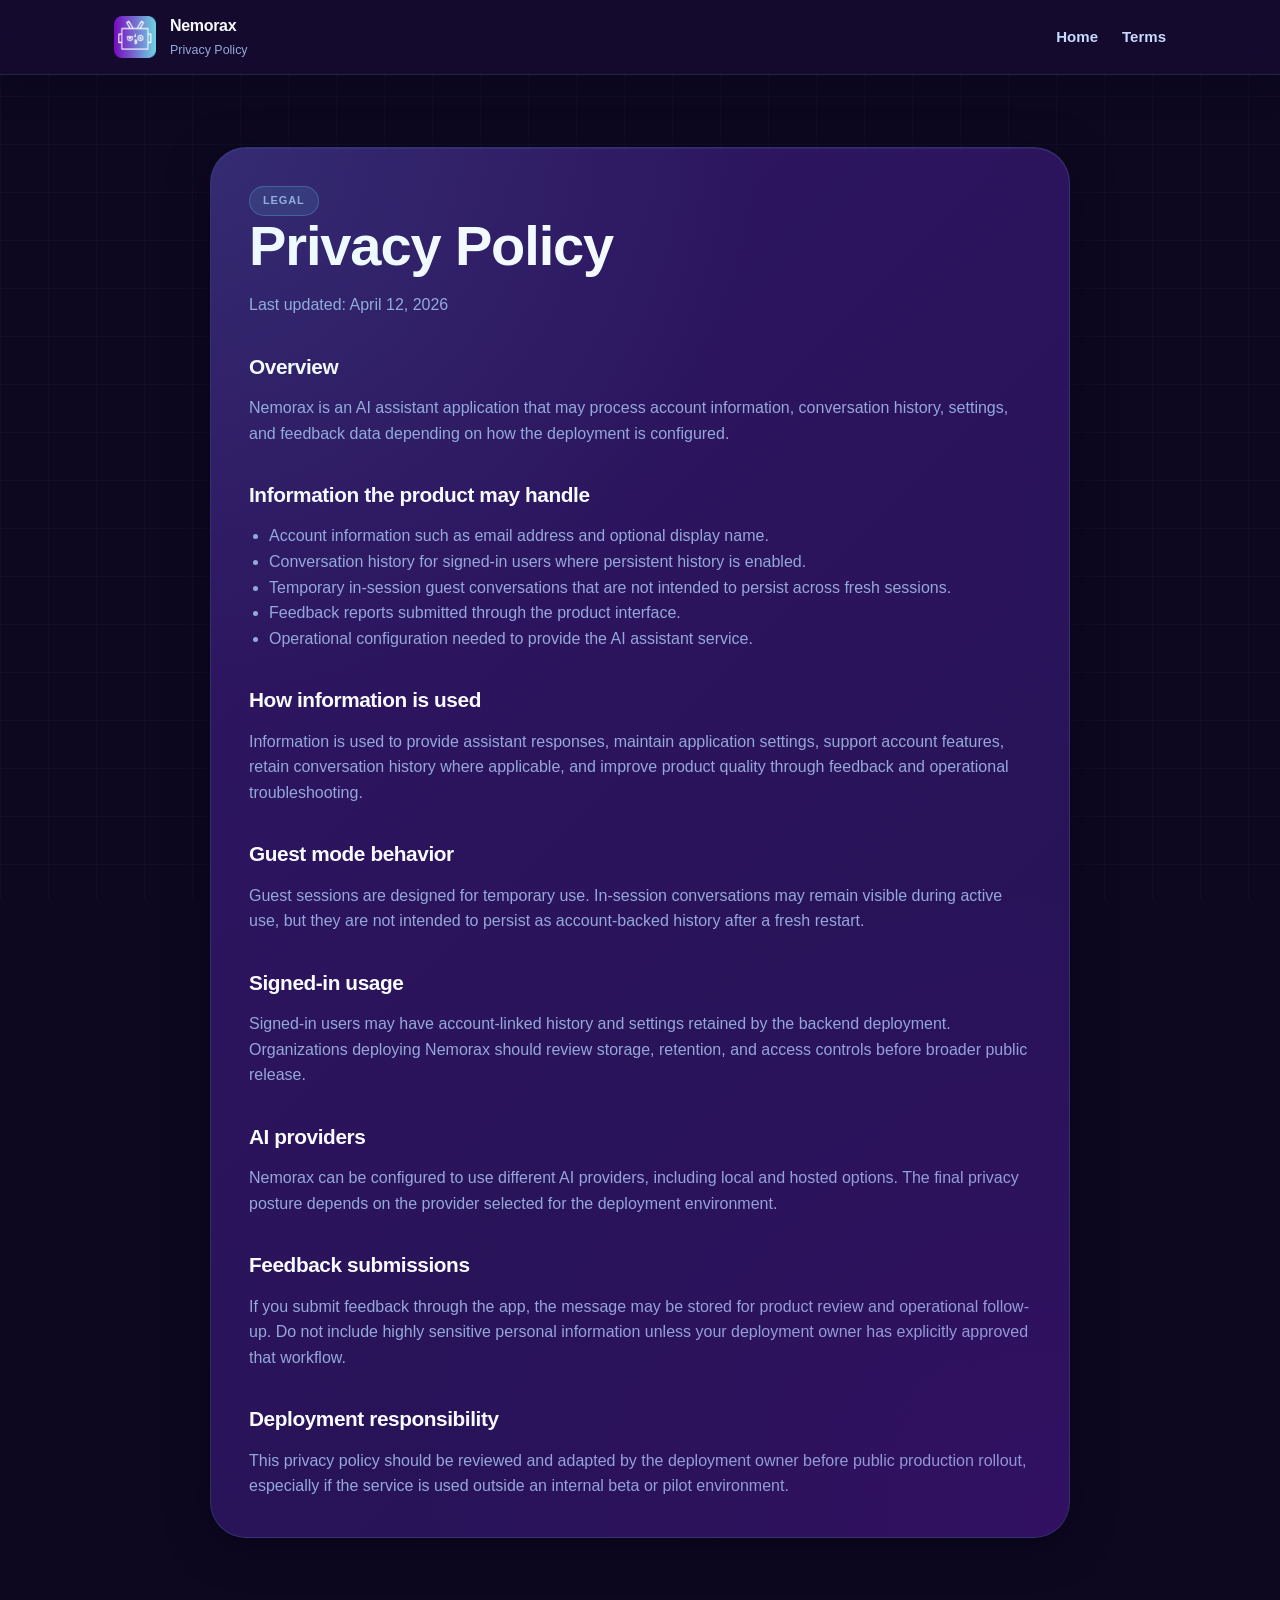
==== website/privacy.html @ 39f8a4e6 "Prepare Nemorax for deployment" ====
<!DOCTYPE html>
<html lang="en">
<head>
  <meta charset="UTF-8">
  <meta name="viewport" content="width=device-width, initial-scale=1.0, viewport-fit=cover">
  <meta name="theme-color" content="#08111f">
  <meta name="description" content="Nemorax privacy policy.">
  <title>Nemorax | Privacy Policy</title>
  <link rel="stylesheet" href="assets/css/main.css">
</head>
<body class="legal">
  <header class="topbar">
    <div class="container topbar__inner">
      <a class="brand" href="index.html">
        <img class="brand__mark" src="assets/Nemorax.png" alt="Nemorax logo">
        <span class="brand__text">
          <strong>Nemorax</strong>
          <small>Privacy Policy</small>
        </span>
      </a>
      <nav class="site-nav" aria-label="Legal navigation">
        <a href="index.html">Home</a>
        <a href="terms.html">Terms</a>
      </nav>
    </div>
  </header>

  <main>
    <div class="container">
      <article class="legal-card">
        <p class="eyebrow">Legal</p>
        <h1>Privacy Policy</h1>
        <p>Last updated: April 12, 2026</p>

        <h2>Overview</h2>
        <p>Nemorax is an AI assistant application that may process account information, conversation history, settings, and feedback data depending on how the deployment is configured.</p>

        <h2>Information the product may handle</h2>
        <ul>
          <li>Account information such as email address and optional display name.</li>
          <li>Conversation history for signed-in users where persistent history is enabled.</li>
          <li>Temporary in-session guest conversations that are not intended to persist across fresh sessions.</li>
          <li>Feedback reports submitted through the product interface.</li>
          <li>Operational configuration needed to provide the AI assistant service.</li>
        </ul>

        <h2>How information is used</h2>
        <p>Information is used to provide assistant responses, maintain application settings, support account features, retain conversation history where applicable, and improve product quality through feedback and operational troubleshooting.</p>

        <h2>Guest mode behavior</h2>
        <p>Guest sessions are designed for temporary use. In-session conversations may remain visible during active use, but they are not intended to persist as account-backed history after a fresh restart.</p>

        <h2>Signed-in usage</h2>
        <p>Signed-in users may have account-linked history and settings retained by the backend deployment. Organizations deploying Nemorax should review storage, retention, and access controls before broader public release.</p>

        <h2>AI providers</h2>
        <p>Nemorax can be configured to use different AI providers, including local and hosted options. The final privacy posture depends on the provider selected for the deployment environment.</p>

        <h2>Feedback submissions</h2>
        <p>If you submit feedback through the app, the message may be stored for product review and operational follow-up. Do not include highly sensitive personal information unless your deployment owner has explicitly approved that workflow.</p>

        <h2>Deployment responsibility</h2>
        <p>This privacy policy should be reviewed and adapted by the deployment owner before public production rollout, especially if the service is used outside an internal beta or pilot environment.</p>
      </article>
    </div>
  </main>
</body>
</html>
---- website/assets/css/main.css ----
:root {
  --cyan: #67E8F9;
  --blue: #4B68C5;
  --purple: #7A0BC0;
  --text-primary: #F8FBFF;
  --text-sec: #C8D9FF;
  --text-muted: #94A8DA;
  --border: rgba(103, 232, 249, 0.14);
  --border-h: rgba(103, 232, 249, 0.32);
  --glass-grad: linear-gradient(135deg, rgba(52, 25, 109, 0.88) 0%, rgba(39, 18, 85, 0.96) 100%);
  --card-shadow: 0 8px 40px rgba(9, 2, 20, 0.55), inset 0 1px 0 rgba(103, 232, 249, 0.07);
  --tr: 0.26s cubic-bezier(0.34, 1.2, 0.64, 1);
  --r-sm: 12px;
  --r-md: 20px;
  --r-lg: 28px;
  --r-xl: 36px;
  --page-bg: #0D0820;
  --max-lg: 1100px;
  --max-md: 960px;
  --max-sm: 800px;
}

*,
*::before,
*::after {
  -webkit-box-sizing: border-box;
  box-sizing: border-box;
}

html {
  scroll-behavior: smooth;
  -webkit-text-size-adjust: 100%;
  text-size-adjust: 100%;
}

body {
  margin: 0;
  min-width: 320px;
  color: var(--text-primary);
  background: var(--page-bg);
  font-family: -apple-system, BlinkMacSystemFont, "SF Pro Display", "SF Pro Text",
    "Segoe UI Variable", "Segoe UI", "Helvetica Neue", Arial, "Noto Sans", sans-serif;
  font-weight: 400;
  line-height: 1.6;
  -webkit-font-smoothing: antialiased;
  -moz-osx-font-smoothing: grayscale;
  overflow-x: hidden;
}

body::before {
  content: "";
  background-image:
    linear-gradient(rgba(103, 232, 249, 0.03) 1px, transparent 1px),
    linear-gradient(90deg, rgba(103, 232, 249, 0.03) 1px, transparent 1px);
  background-size: 48px 48px;
  position: fixed;
  inset: 0;
  pointer-events: none;
  z-index: 0;
}

a {
  color: inherit;
  text-decoration: none;
  -webkit-tap-highlight-color: transparent;
}

img {
  display: block;
  max-width: 100%;
}

button {
  font: inherit;
  -webkit-tap-highlight-color: transparent;
}

.site-shell,
.legal {
  position: relative;
  z-index: 1;
}

.container {
  width: 100%;
  max-width: var(--max-lg);
  margin: 0 auto;
  padding: 0 24px;
}

.section {
  position: relative;
  padding: 100px 0;
}

.eyebrow {
  display: inline-block;
  margin: 0 0 14px;
  padding: 5px 13px;
  border-radius: 99px;
  background: rgba(103, 232, 249, 0.10);
  border: 1px solid rgba(103, 232, 249, 0.24);
  color: var(--cyan);
  font-size: 11px;
  font-weight: 700;
  letter-spacing: 0.08em;
  text-transform: uppercase;
}

.section-head {
  max-width: 760px;
  margin: 0 auto 42px;
  text-align: center;
}

.section-head--left {
  margin-left: 0;
  text-align: left;
}

.section-head h2,
.policy-brief__inner h2,
.legal-card h1,
.hero__copy h1 {
  margin: 0 0 16px;
  font-weight: 800;
  letter-spacing: -0.02em;
  line-height: 1.08;
}

.section-head h2,
.policy-brief__inner h2 {
  font-size: clamp(2.1rem, 4.1vw, 3.45rem);
}

.section-head p,
.policy-brief__inner p,
.hero__lede,
.hero-card__footer p,
.download-card p,
.support-callout p,
.site-footer__brand p,
.feature-card p,
.release-note p,
.support-card p,
.legal-card p,
.legal-card li {
  margin: 0;
  color: var(--text-muted);
  line-height: 1.6;
}

.accent-line {
  height: 1px;
  background: linear-gradient(90deg, transparent, var(--cyan), transparent);
}

.topbar {
  position: -webkit-sticky;
  position: sticky;
  top: 0;
  left: 0;
  right: 0;
  z-index: 100;
  background: rgba(22, 12, 50, 0.96);
  border-bottom: 1px solid rgba(103, 232, 249, 0.12);
  box-shadow: 0 10px 34px rgba(7, 2, 19, 0.30);
}

@supports ((-webkit-backdrop-filter: blur(1px)) or (backdrop-filter: blur(1px))) {
  .topbar {
    background: rgba(22, 12, 50, 0.82);
    -webkit-backdrop-filter: blur(18px);
    backdrop-filter: blur(18px);
  }
}

.topbar__inner {
  display: -webkit-box;
  display: -webkit-flex;
  display: flex;
  -webkit-box-align: center;
  -webkit-align-items: center;
  align-items: center;
  -webkit-box-pack: justify;
  -webkit-justify-content: space-between;
  justify-content: space-between;
  gap: 20px;
  min-height: 74px;
}

.brand {
  display: -webkit-inline-box;
  display: -webkit-inline-flex;
  display: inline-flex;
  -webkit-box-align: center;
  -webkit-align-items: center;
  align-items: center;
  gap: 14px;
}

.brand__mark {
  width: 42px;
  height: 42px;
}

.brand__text {
  display: -webkit-box;
  display: -webkit-flex;
  display: flex;
  -webkit-box-orient: vertical;
  -webkit-box-direction: normal;
  -webkit-flex-direction: column;
  flex-direction: column;
  gap: 2px;
}

.brand__text strong {
  font-size: 1rem;
  font-weight: 800;
  letter-spacing: -0.02em;
}

.brand__text small {
  color: var(--text-muted);
  font-size: 0.78rem;
  font-weight: 500;
}

.site-nav,
.hero__actions,
.hero__meta,
.support-card__links,
.policy-brief__actions,
.site-footer__links {
  display: -webkit-box;
  display: -webkit-flex;
  display: flex;
  -webkit-flex-wrap: wrap;
  flex-wrap: wrap;
}

.site-nav {
  -webkit-box-align: center;
  -webkit-align-items: center;
  align-items: center;
  gap: 24px;
}

.site-nav a,
.site-footer__links a,
.support-card__links a {
  color: var(--text-sec);
  font-size: 0.94rem;
  font-weight: 600;
  -webkit-transition: color var(--tr);
  transition: color var(--tr);
}

.site-nav a:hover,
.site-footer__links a:hover,
.support-card__links a:hover {
  color: var(--cyan);
}

.menu-toggle {
  display: none;
  width: 44px;
  height: 44px;
  padding: 0;
  border: 0;
  background: transparent;
}

.menu-toggle span {
  display: block;
  width: 22px;
  height: 2px;
  margin: 5px auto;
  background: var(--text-primary);
  border-radius: 99px;
  -webkit-transition: -webkit-transform .2s ease, opacity .2s ease;
  transition: transform .2s ease, opacity .2s ease;
}

.glass-card,
.hero-card,
.feature-card,
.preview-card,
.release-card,
.release-note,
.download-card,
.install-card,
.support-card,
.support-callout,
.policy-brief__inner,
.trust-strip__inner,
.legal-card {
  background: var(--glass-grad);
  border: 1px solid var(--border);
  box-shadow: var(--card-shadow);
  position: relative;
  overflow: hidden;
}

@supports ((-webkit-backdrop-filter: blur(1px)) or (backdrop-filter: blur(1px))) {
  .glass-card,
  .hero-card,
  .feature-card,
  .preview-card,
  .release-card,
  .release-note,
  .download-card,
  .install-card,
  .support-card,
  .support-callout,
  .policy-brief__inner,
  .trust-strip__inner,
  .legal-card {
    -webkit-backdrop-filter: blur(20px);
    backdrop-filter: blur(20px);
  }
}

@supports not ((-webkit-backdrop-filter: blur(1px)) or (backdrop-filter: blur(1px))) {
  .glass-card,
  .hero-card,
  .feature-card,
  .preview-card,
  .release-card,
  .release-note,
  .download-card,
  .install-card,
  .support-card,
  .support-callout,
  .policy-brief__inner,
  .trust-strip__inner,
  .legal-card {
    background: rgba(39, 18, 85, 0.97);
  }
}

.glass-card::before,
.hero-card::before,
.feature-card::before,
.preview-card::before,
.release-card::before,
.release-note::before,
.download-card::before,
.install-card::before,
.support-card::before,
.support-callout::before,
.policy-brief__inner::before,
.trust-strip__inner::before,
.legal-card::before {
  content: "";
  position: absolute;
  inset: 0;
  pointer-events: none;
  background:
    radial-gradient(circle at top left, rgba(103, 232, 249, 0.10), transparent 34%),
    radial-gradient(circle at bottom right, rgba(122, 11, 192, 0.14), transparent 40%);
}

.hero-card::after,
.feature-card::after,
.preview-card::after,
.download-card::after,
.install-card::after,
.support-card::after {
  content: "";
  position: absolute;
  inset: -1px;
  pointer-events: none;
  border-radius: inherit;
  box-shadow:
    0 0 0 1px rgba(103, 232, 249, 0.05),
    0 0 28px rgba(103, 232, 249, 0.08),
    0 0 46px rgba(122, 11, 192, 0.12);
  opacity: 0.85;
}

.button,
.download-button,
.download-button--disabled {
  display: -webkit-inline-box;
  display: -webkit-inline-flex;
  display: inline-flex;
  -webkit-box-align: center;
  -webkit-align-items: center;
  align-items: center;
  -webkit-box-pack: center;
  -webkit-justify-content: center;
  justify-content: center;
  gap: 10px;
  min-height: 52px;
  padding: 0 22px;
  border-radius: var(--r-md);
  font-size: 0.95rem;
  font-weight: 700;
  -webkit-transition: var(--tr);
  transition: var(--tr);
}

.button--primary,
.download-button {
  background: linear-gradient(135deg, var(--blue), var(--purple));
  border: 1px solid rgba(103, 232, 249, 0.20);
  box-shadow: 0 4px 22px rgba(122, 11, 192, 0.42);
  color: var(--text-primary);
}

.button--secondary {
  background: rgba(52, 25, 109, 0.58);
  border: 1px solid rgba(103, 232, 249, 0.22);
  color: var(--text-primary);
}

.download-button--disabled {
  background: rgba(52, 25, 109, 0.58);
  border: 1px dashed rgba(103, 232, 249, 0.22);
  color: var(--text-muted);
  cursor: default;
}

.button:hover,
.download-button:hover,
.button--secondary:hover {
  -webkit-transform: translateY(-2px) scale(1.022);
  transform: translateY(-2px) scale(1.022);
  box-shadow: 0 12px 30px rgba(122, 11, 192, 0.48);
}

.button:active,
.download-button:active,
.button--secondary:active {
  -webkit-transform: scale(0.98);
  transform: scale(0.98);
}

.hero {
  min-height: 100svh;
  padding-top: 100px;
  display: -webkit-box;
  display: -webkit-flex;
  display: flex;
  -webkit-box-orient: vertical;
  -webkit-box-direction: normal;
  -webkit-flex-direction: column;
  flex-direction: column;
  -webkit-box-pack: center;
  -webkit-justify-content: center;
  justify-content: center;
  overflow: hidden;
}

.hero__grid,
.release__grid,
.support__grid {
  display: grid;
  grid-template-columns: 1.15fr 0.85fr;
  gap: 40px;
  -webkit-box-align: center;
  -webkit-align-items: center;
  align-items: center;
}

.hero__copy h1 {
  font-size: clamp(2.8rem, 6vw, 5.7rem);
}

.hero__lede {
  max-width: 720px;
}

.hero__actions {
  gap: 14px;
  margin-top: 28px;
}

.hero__meta {
  gap: 12px;
  margin: 28px 0 0;
  padding: 0;
  list-style: none;
}

.hero__meta li {
  padding: 12px 16px;
  border-radius: 99px;
  background: rgba(103, 232, 249, 0.10);
  border: 1px solid rgba(103, 232, 249, 0.24);
  color: var(--text-sec);
  font-size: 0.88rem;
  font-weight: 600;
}

.hero__backdrop {
  position: absolute;
  border-radius: 50%;
  pointer-events: none;
}

.hero__backdrop--north {
  top: -140px;
  left: 50%;
  width: 720px;
  height: 720px;
  -webkit-transform: translateX(-50%);
  transform: translateX(-50%);
  background: radial-gradient(ellipse at center, rgba(110, 214, 226, 0.17) 0%, rgba(75, 104, 197, 0.09) 45%, transparent 70%);
  -webkit-animation: glow-orb 4s ease-in-out infinite;
  animation: glow-orb 4s ease-in-out infinite;
}

.hero__backdrop--east {
  right: -80px;
  bottom: -80px;
  width: 520px;
  height: 520px;
  background: radial-gradient(ellipse at center, rgba(122, 11, 192, 0.22) 0%, transparent 65%);
}

.hero::after {
  content: "";
  position: absolute;
  left: -160px;
  top: 28%;
  width: 420px;
  height: 420px;
  border-radius: 50%;
  pointer-events: none;
  background: radial-gradient(ellipse at center, rgba(75, 104, 197, 0.15) 0%, transparent 68%);
}

.hero-card,
.feature-card,
.preview-card,
.release-card,
.release-note,
.download-card,
.install-card,
.support-card,
.support-callout {
  border-radius: var(--r-lg);
  padding: 24px;
}

.hero-card:hover,
.feature-card:hover,
.preview-card:hover,
.download-card:hover,
.install-card:hover,
.support-card:hover {
  border-color: rgba(103, 232, 249, 0.24);
  box-shadow:
    0 14px 48px rgba(9, 2, 20, 0.58),
    inset 0 1px 0 rgba(103, 232, 249, 0.10),
    0 0 36px rgba(103, 232, 249, 0.08);
}

.hero-card__top,
.hero-card__body {
  display: -webkit-box;
  display: -webkit-flex;
  display: flex;
  -webkit-flex-wrap: wrap;
  flex-wrap: wrap;
  gap: 12px;
}

.hero-card__body {
  margin: 22px 0;
}

.hero-card__stat {
  -webkit-box-flex: 1;
  -webkit-flex: 1 1 160px;
  flex: 1 1 160px;
  padding: 18px;
  border-radius: var(--r-md);
  background: rgba(103, 232, 249, 0.05);
  border: 1px solid rgba(103, 232, 249, 0.12);
  box-shadow:
    inset 0 1px 0 rgba(103, 232, 249, 0.07),
    0 0 22px rgba(75, 104, 197, 0.06);
}

.hero-card__stat span,
.release-stats dt,
.download-card__meta,
.download-card__platform,
.trust-strip__label {
  display: block;
  margin-bottom: 10px;
  color: var(--text-muted);
  font-size: 0.8rem;
  font-weight: 700;
  letter-spacing: 0.08em;
  text-transform: uppercase;
}

.hero-card__stat strong,
.release-stats dd {
  display: block;
  margin: 0;
  color: var(--text-primary);
  font-size: 1.2rem;
  font-weight: 700;
}

.status-pill {
  display: -webkit-inline-box;
  display: -webkit-inline-flex;
  display: inline-flex;
  -webkit-box-align: center;
  -webkit-align-items: center;
  align-items: center;
  min-height: 34px;
  padding: 5px 13px;
  border-radius: 99px;
  background: rgba(103, 232, 249, 0.10);
  border: 1px solid rgba(103, 232, 249, 0.24);
  color: var(--cyan);
  font-size: 11px;
  font-weight: 700;
  letter-spacing: 0.08em;
  text-transform: uppercase;
}

.status-pill--ok {
  background: linear-gradient(135deg, rgba(75, 104, 197, 0.32), rgba(122, 11, 192, 0.32));
  border: 1px solid rgba(103, 232, 249, 0.18);
  color: var(--text-primary);
}

.trust-strip {
  padding-top: 0;
}

.trust-strip__inner,
.feature-grid,
.download-grid,
.install-grid,
.preview-grid {
  display: grid;
  gap: 22px;
}

.trust-strip__inner {
  grid-template-columns: repeat(2, minmax(0, 1fr));
  border-radius: var(--r-lg);
  padding: 24px 28px;
}

.trust-strip__inner strong {
  display: block;
  font-size: 1rem;
  line-height: 1.5;
}

.feature-grid,
.download-grid,
.install-grid,
.preview-grid {
  grid-template-columns: repeat(3, minmax(0, 1fr));
}

.feature-card h3,
.download-card h3,
.install-card h3,
.release-note h3,
.support-card h3,
.preview-card figcaption {
  margin: 0 0 14px;
  font-size: 1.18rem;
  font-weight: 700;
  letter-spacing: -0.02em;
}

.icon-wrap {
  display: -webkit-box;
  display: -webkit-flex;
  display: flex;
  -webkit-box-align: center;
  -webkit-align-items: center;
  align-items: center;
  -webkit-box-pack: center;
  -webkit-justify-content: center;
  justify-content: center;
  -webkit-flex-shrink: 0;
  flex-shrink: 0;
  background: linear-gradient(135deg, rgba(75, 104, 197, 0.32), rgba(122, 11, 192, 0.32));
  border: 1px solid rgba(103, 232, 249, 0.18);
}

.preview-card {
  overflow: hidden;
}

.ui-frame,
.phone-frame {
  min-height: 330px;
  border-radius: var(--r-md);
  border: 1px solid rgba(103, 232, 249, 0.14);
  background: rgba(12, 8, 32, 0.72);
}

@supports ((-webkit-backdrop-filter: blur(1px)) or (backdrop-filter: blur(1px))) {
  .ui-frame,
  .phone-frame {
    -webkit-backdrop-filter: blur(18px);
    backdrop-filter: blur(18px);
  }
}

.ui-frame {
  padding: 16px;
}

.ui-frame__bar {
  width: 88px;
  height: 12px;
  margin-bottom: 16px;
  border-radius: 99px;
  background: linear-gradient(90deg, var(--blue), var(--cyan));
}

.ui-frame__content,
.ui-list,
.phone-frame__tiles {
  display: grid;
  gap: 12px;
}

.ui-bubble {
  max-width: 85%;
  padding: 14px 16px;
  border-radius: 18px;
  font-size: 0.92rem;
  line-height: 1.6;
}

.ui-bubble--assistant {
  background: rgba(75, 104, 197, 0.22);
  border: 1px solid rgba(103, 232, 249, 0.14);
}

.ui-bubble--user {
  margin-left: auto;
  background: rgba(122, 11, 192, 0.26);
  border: 1px solid rgba(103, 232, 249, 0.14);
}

.ui-frame--panel {
  display: -webkit-box;
  display: -webkit-flex;
  display: flex;
  -webkit-box-align: center;
  -webkit-align-items: center;
  align-items: center;
}

.ui-list__item,
.download-card__note,
.phone-frame__tiles span {
  padding: 16px;
  border-radius: var(--r-md);
  background: rgba(103, 232, 249, 0.05);
  border: 1px solid rgba(103, 232, 249, 0.12);
  box-shadow:
    inset 0 1px 0 rgba(103, 232, 249, 0.05),
    0 0 22px rgba(122, 11, 192, 0.08);
}

.ui-list__item span {
  display: block;
  color: var(--text-muted);
  margin-top: 6px;
}

.phone-frame {
  padding: 14px;
}

.phone-frame__notch {
  width: 38%;
  height: 20px;
  margin: 0 auto 14px;
  border-radius: 99px;
  background: rgba(255, 255, 255, 0.08);
}

.phone-frame__screen {
  display: grid;
  grid-template-columns: 84px 1fr;
  gap: 12px;
  min-height: 250px;
}

.phone-frame__drawer {
  border-radius: 18px;
  background: linear-gradient(135deg, rgba(75, 104, 197, 0.32), rgba(122, 11, 192, 0.32));
  border: 1px solid rgba(103, 232, 249, 0.18);
  box-shadow:
    inset 0 1px 0 rgba(103, 232, 249, 0.08),
    0 0 26px rgba(75, 104, 197, 0.14);
}

.phone-frame__tiles span {
  display: -webkit-box;
  display: -webkit-flex;
  display: flex;
  -webkit-box-align: center;
  -webkit-align-items: center;
  align-items: center;
  min-height: 48px;
  color: var(--text-sec);
}

.release-stats {
  display: grid;
  grid-template-columns: repeat(2, minmax(0, 1fr));
  gap: 20px;
  margin: 0;
}

.release-note ul,
.download-card__list,
.support-card ul,
.install-card ol,
.legal-card ul {
  margin: 0;
  padding-left: 20px;
  color: var(--text-muted);
  line-height: 1.8;
}

.download-card header {
  margin-bottom: 18px;
}

.download-card__actions {
  display: grid;
  gap: 10px;
  margin-top: 22px;
}

.download-card__status {
  color: var(--text-muted);
  font-size: 0.9rem;
  line-height: 1.6;
}

.download-card__note {
  margin-top: 20px;
}

.download-card__note strong,
.support-callout strong,
.site-footer__brand strong {
  display: block;
  margin-bottom: 8px;
  color: var(--text-primary);
  font-weight: 700;
}

.support-callout {
  margin-top: 28px;
}

.support-card__links {
  gap: 14px 20px;
  margin-top: 22px;
}

.policy-brief {
  padding-top: 32px;
}

.policy-brief__inner {
  border-radius: var(--r-xl);
  padding: 32px;
  text-align: center;
}

.policy-brief__actions {
  -webkit-box-pack: center;
  -webkit-justify-content: center;
  justify-content: center;
  gap: 14px;
  margin-top: 24px;
}

.site-footer {
  padding: 34px 0 48px;
}

.site-footer__inner {
  display: -webkit-box;
  display: -webkit-flex;
  display: flex;
  -webkit-box-align: start;
  -webkit-align-items: flex-start;
  align-items: flex-start;
  -webkit-box-pack: justify;
  -webkit-justify-content: space-between;
  justify-content: space-between;
  gap: 26px;
  padding-top: 28px;
  border-top: 1px solid rgba(255, 255, 255, 0.05);
}

.site-footer__brand {
  display: -webkit-box;
  display: -webkit-flex;
  display: flex;
  -webkit-box-align: start;
  -webkit-align-items: flex-start;
  align-items: flex-start;
  gap: 14px;
  max-width: 420px;
}

.site-footer__brand img {
  width: 40px;
  height: 40px;
}

.site-footer__links {
  gap: 14px 20px;
}

.legal {
  min-height: 100vh;
}

.legal main {
  padding: 72px 0 96px;
}

.legal-card {
  max-width: 860px;
  margin: 0 auto;
  padding: 38px;
  border-radius: var(--r-xl);
}

.legal-card h1 {
  font-size: clamp(2.3rem, 5vw, 3.5rem);
}

.legal-card h2 {
  margin: 32px 0 12px;
  font-size: 1.3rem;
  font-weight: 700;
  letter-spacing: -0.02em;
}

.shimmer-text {
  background: linear-gradient(90deg, #C8D9FF 30%, #67E8F9 50%, #C8D9FF 70%);
  background-size: 200% auto;
  -webkit-background-clip: text;
  -webkit-text-fill-color: transparent;
  background-clip: text;
  -webkit-animation: shimmer 3.5s linear infinite;
  animation: shimmer 3.5s linear infinite;
}

.reveal {
  opacity: 0;
  -webkit-transform: translateY(24px);
  transform: translateY(24px);
  -webkit-transition: opacity .65s ease, -webkit-transform .65s ease;
  transition: opacity .65s ease, transform .65s ease;
}

.reveal.in {
  opacity: 1;
  -webkit-transform: none;
  transform: none;
}

@-webkit-keyframes shimmer {
  0% { background-position: -200% center; }
  100% { background-position: 200% center; }
}

@keyframes shimmer {
  0% { background-position: -200% center; }
  100% { background-position: 200% center; }
}

@-webkit-keyframes glow-orb {
  0%, 100% { opacity: 0.42; }
  50% { opacity: 0.80; }
}

@keyframes glow-orb {
  0%, 100% { opacity: 0.42; }
  50% { opacity: 0.80; }
}

@-webkit-keyframes fade-up {
  from { opacity: 0; -webkit-transform: translateY(28px); transform: translateY(28px); }
  to { opacity: 1; -webkit-transform: none; transform: none; }
}

@keyframes fade-up {
  from { opacity: 0; transform: translateY(28px); }
  to { opacity: 1; transform: none; }
}

@-webkit-keyframes pulse-dot {
  0%, 100% { opacity: 0.5; -webkit-transform: scale(1); transform: scale(1); }
  50% { opacity: 1; -webkit-transform: scale(1.3); transform: scale(1.3); }
}

@keyframes pulse-dot {
  0%, 100% { opacity: 0.5; transform: scale(1); }
  50% { opacity: 1; transform: scale(1.3); }
}

@media (max-width: 1024px) {
  .hero__grid,
  .release__grid,
  .support__grid,
  .feature-grid,
  .download-grid,
  .install-grid,
  .preview-grid,
  .trust-strip__inner {
    grid-template-columns: 1fr;
  }

  .hero__panel {
    -webkit-box-ordinal-group: 0;
    -webkit-order: -1;
    order: -1;
  }
}

@media (max-width: 780px) {
  .site-nav {
    position: absolute;
    top: calc(100% + 1px);
    left: 0;
    right: 0;
    display: none;
    -webkit-box-orient: vertical;
    -webkit-box-direction: normal;
    -webkit-flex-direction: column;
    flex-direction: column;
    -webkit-box-align: start;
    -webkit-align-items: flex-start;
    align-items: flex-start;
    gap: 0;
    padding: 14px 20px 18px;
    background: rgba(13, 8, 32, 0.98);
    border-bottom: 1px solid rgba(255, 255, 255, 0.05);
  }

  .site-nav.is-open {
    display: -webkit-box;
    display: -webkit-flex;
    display: flex;
  }

  .site-nav a {
    width: 100%;
    padding: 12px 0;
  }

  .menu-toggle {
    display: block;
  }

  .menu-toggle[aria-expanded="true"] span:first-child {
    -webkit-transform: translateY(7px) rotate(45deg);
    transform: translateY(7px) rotate(45deg);
  }

  .menu-toggle[aria-expanded="true"] span:last-child {
    -webkit-transform: translateY(-7px) rotate(-45deg);
    transform: translateY(-7px) rotate(-45deg);
  }

  .hero,
  .section {
    padding: 80px 0;
  }

  .container {
    padding: 0 24px;
  }

  .hero {
    min-height: auto;
  }

  .hero__copy h1 {
    font-size: clamp(2.45rem, 13vw, 4.05rem);
  }

  .release-stats {
    grid-template-columns: 1fr;
  }

  .site-footer__inner {
    -webkit-box-orient: vertical;
    -webkit-box-direction: normal;
    -webkit-flex-direction: column;
    flex-direction: column;
  }

  .legal-card {
    padding: 28px 22px;
  }
}

@media (prefers-reduced-motion: reduce) {
  html {
    scroll-behavior: auto;
  }

  *,
  *::before,
  *::after {
    -webkit-animation: none !important;
    animation: none !important;
    -webkit-transition: none !important;
    transition: none !important;
  }

  .reveal {
    opacity: 1;
    -webkit-transform: none;
    transform: none;
  }
}
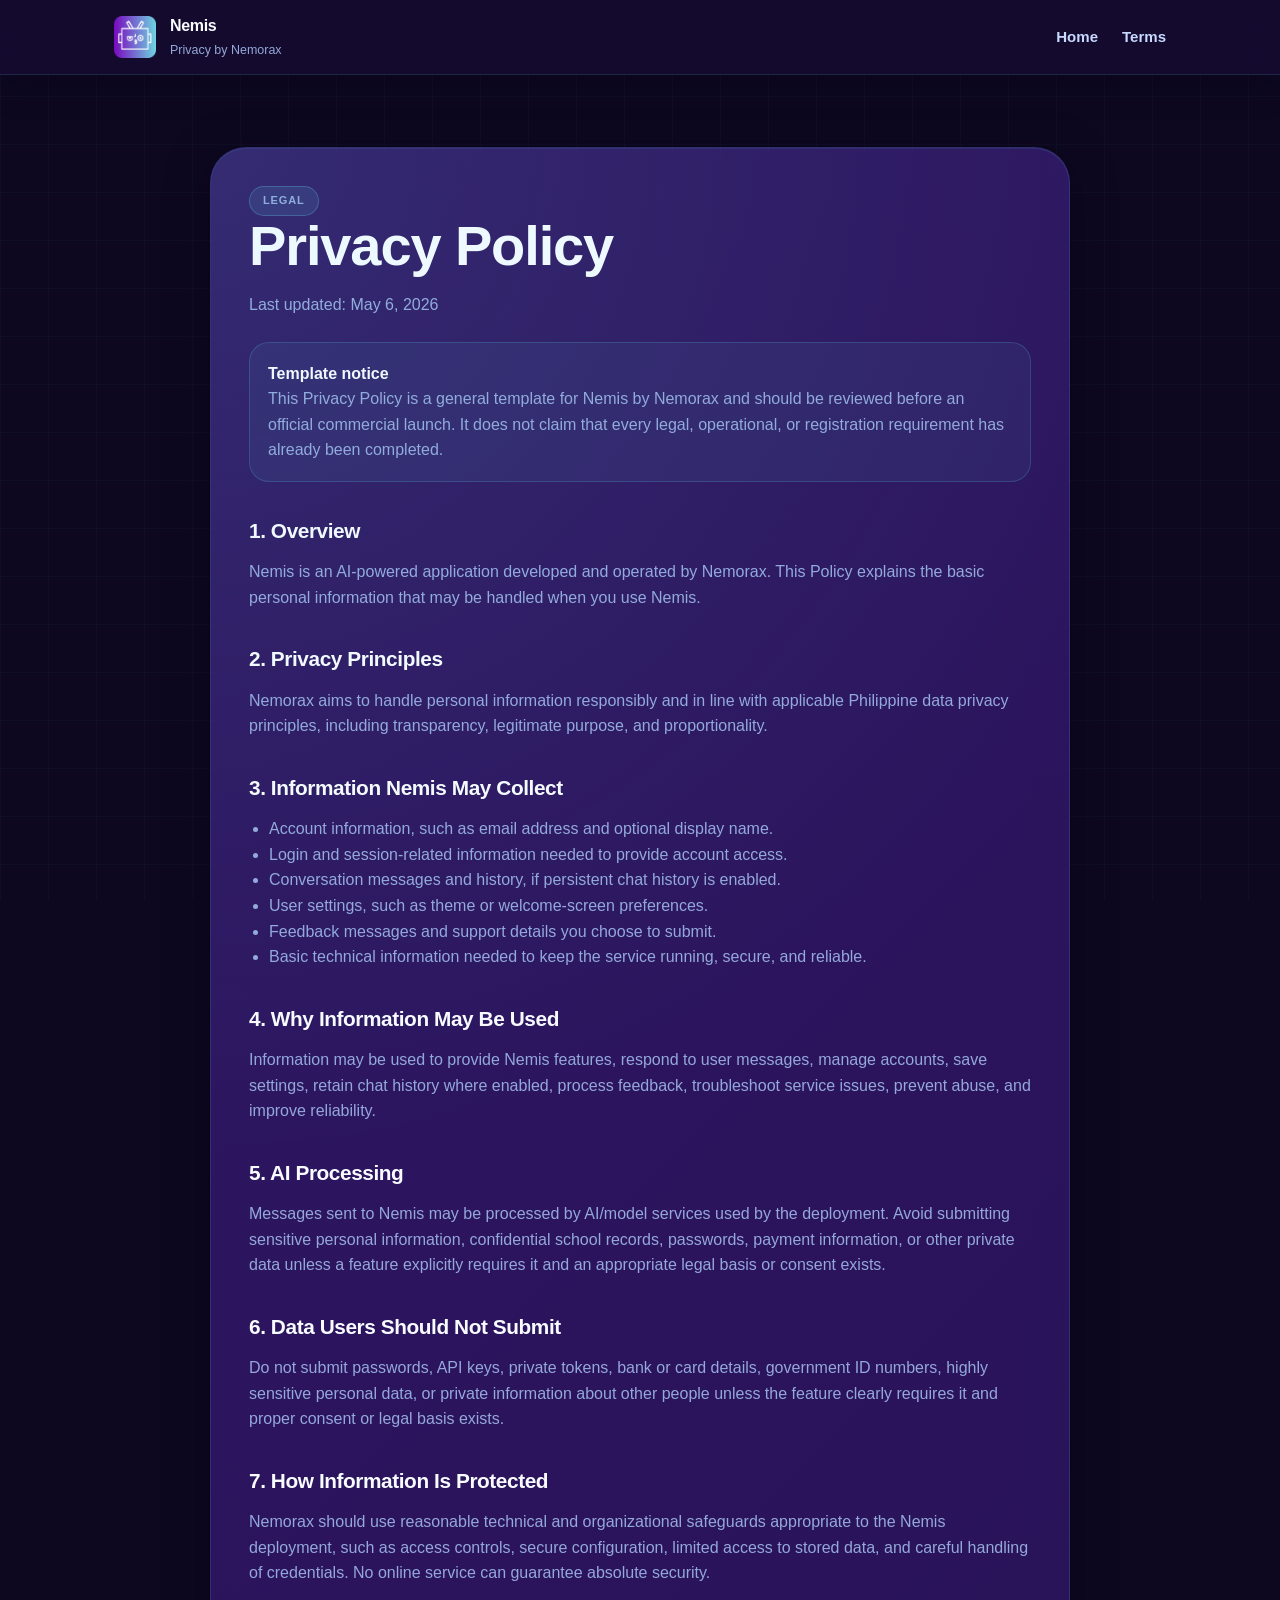
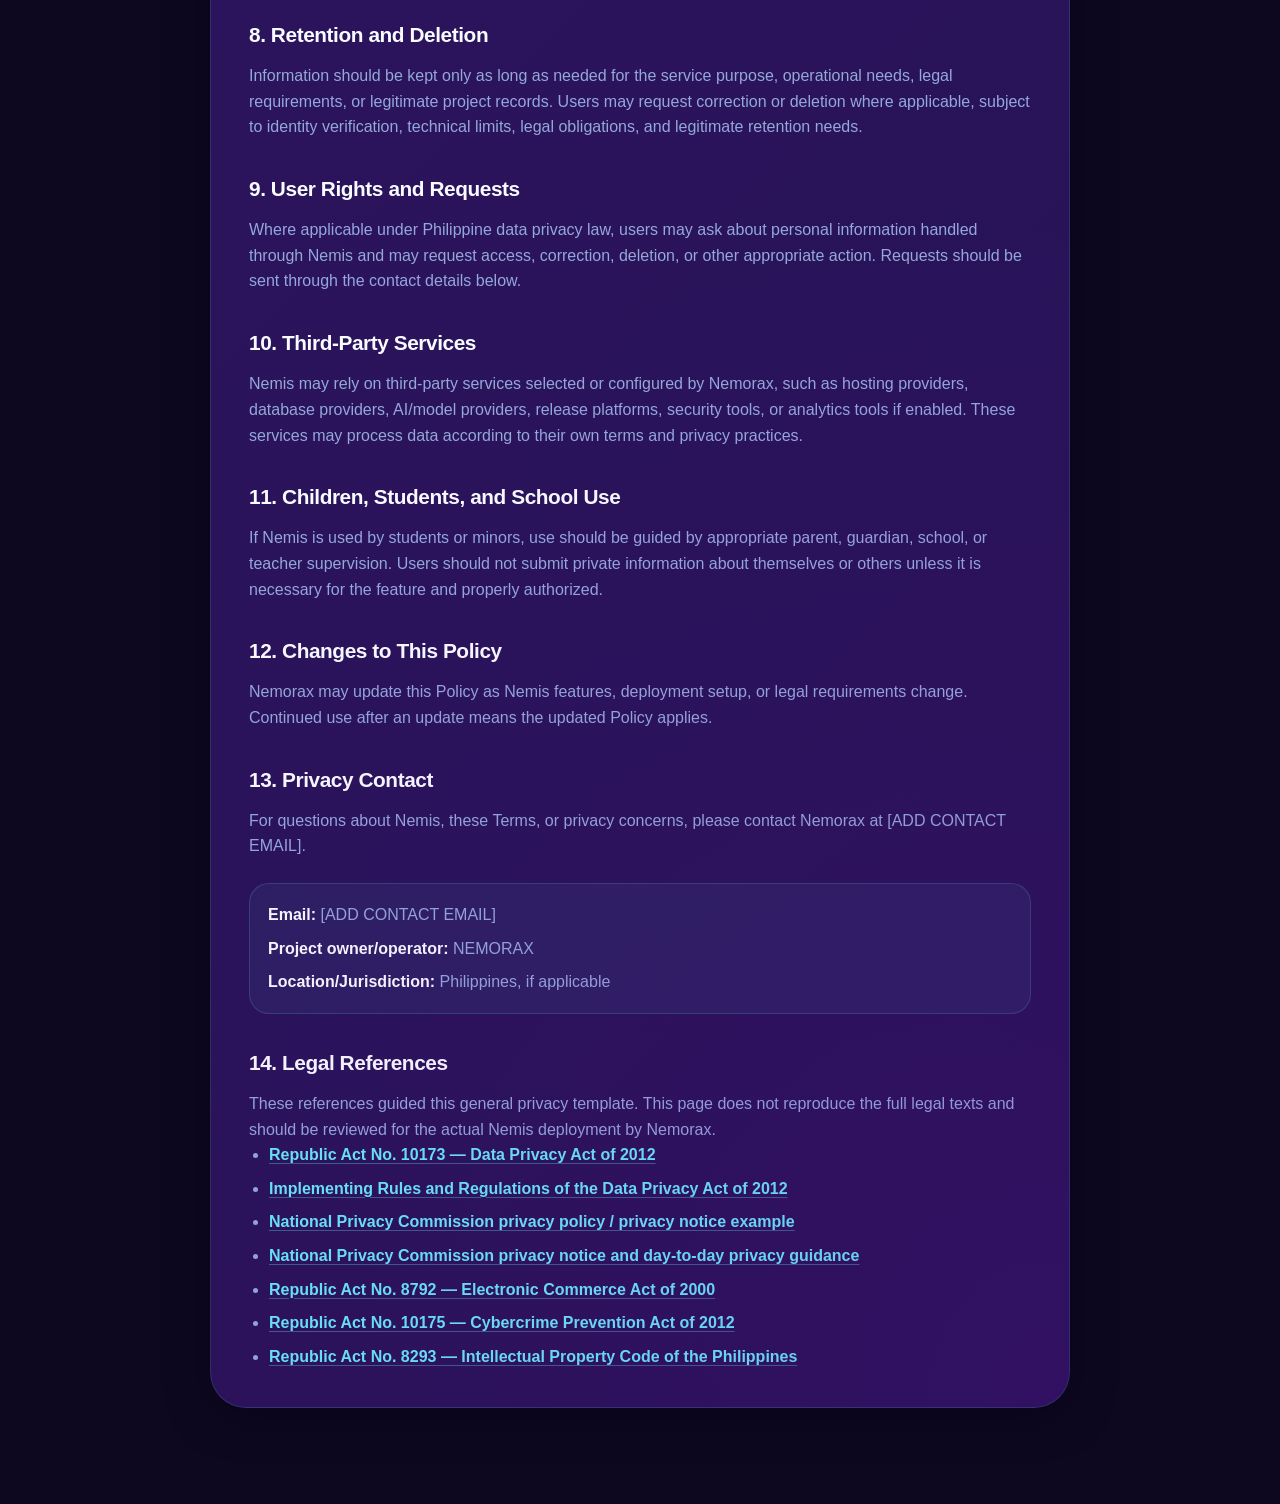
==== commit fe7c990e: "Prepare Render deployment" ====
--- a/website/privacy.html
+++ b/website/privacy.html
@@ -4,8 +4,11 @@
   <meta charset="UTF-8">
   <meta name="viewport" content="width=device-width, initial-scale=1.0, viewport-fit=cover">
   <meta name="theme-color" content="#08111f">
-  <meta name="description" content="Nemorax privacy policy.">
-  <title>Nemorax | Privacy Policy</title>
+  <meta name="description" content="Nemis by Nemorax privacy policy and data protection notice.">
+  <title>Nemis by Nemorax | Privacy Policy</title>
+  <link rel="icon" type="image/png" sizes="32x32" href="assets/favicon-32.png?v=1">
+  <link rel="shortcut icon" href="assets/favicon-32.png?v=1">
+  <link rel="apple-touch-icon" sizes="180x180" href="assets/apple-touch-icon.png?v=1">
   <link rel="stylesheet" href="assets/css/main.css">
 </head>
 <body class="legal">
@@ -14,8 +17,8 @@
       <a class="brand" href="index.html">
         <img class="brand__mark" src="assets/Nemorax.png" alt="Nemorax logo">
         <span class="brand__text">
-          <strong>Nemorax</strong>
-          <small>Privacy Policy</small>
+          <strong>Nemis</strong>
+          <small>Privacy by Nemorax</small>
         </span>
       </a>
       <nav class="site-nav" aria-label="Legal navigation">
@@ -30,37 +33,75 @@
       <article class="legal-card">
         <p class="eyebrow">Legal</p>
         <h1>Privacy Policy</h1>
-        <p>Last updated: April 12, 2026</p>
+        <p class="legal-meta">Last updated: May 6, 2026</p>
 
-        <h2>Overview</h2>
-        <p>Nemorax is an AI assistant application that may process account information, conversation history, settings, and feedback data depending on how the deployment is configured.</p>
+        <div class="legal-notice">
+          <strong>Template notice</strong>
+          <p>This Privacy Policy is a general template for Nemis by Nemorax and should be reviewed before an official commercial launch. It does not claim that every legal, operational, or registration requirement has already been completed.</p>
+        </div>
 
-        <h2>Information the product may handle</h2>
+        <h2>1. Overview</h2>
+        <p>Nemis is an AI-powered application developed and operated by Nemorax. This Policy explains the basic personal information that may be handled when you use Nemis.</p>
+
+        <h2>2. Privacy Principles</h2>
+        <p>Nemorax aims to handle personal information responsibly and in line with applicable Philippine data privacy principles, including transparency, legitimate purpose, and proportionality.</p>
+
+        <h2>3. Information Nemis May Collect</h2>
         <ul>
-          <li>Account information such as email address and optional display name.</li>
-          <li>Conversation history for signed-in users where persistent history is enabled.</li>
-          <li>Temporary in-session guest conversations that are not intended to persist across fresh sessions.</li>
-          <li>Feedback reports submitted through the product interface.</li>
-          <li>Operational configuration needed to provide the AI assistant service.</li>
+          <li>Account information, such as email address and optional display name.</li>
+          <li>Login and session-related information needed to provide account access.</li>
+          <li>Conversation messages and history, if persistent chat history is enabled.</li>
+          <li>User settings, such as theme or welcome-screen preferences.</li>
+          <li>Feedback messages and support details you choose to submit.</li>
+          <li>Basic technical information needed to keep the service running, secure, and reliable.</li>
         </ul>
 
-        <h2>How information is used</h2>
-        <p>Information is used to provide assistant responses, maintain application settings, support account features, retain conversation history where applicable, and improve product quality through feedback and operational troubleshooting.</p>
+        <h2>4. Why Information May Be Used</h2>
+        <p>Information may be used to provide Nemis features, respond to user messages, manage accounts, save settings, retain chat history where enabled, process feedback, troubleshoot service issues, prevent abuse, and improve reliability.</p>
 
-        <h2>Guest mode behavior</h2>
-        <p>Guest sessions are designed for temporary use. In-session conversations may remain visible during active use, but they are not intended to persist as account-backed history after a fresh restart.</p>
+        <h2>5. AI Processing</h2>
+        <p>Messages sent to Nemis may be processed by AI/model services used by the deployment. Avoid submitting sensitive personal information, confidential school records, passwords, payment information, or other private data unless a feature explicitly requires it and an appropriate legal basis or consent exists.</p>
 
-        <h2>Signed-in usage</h2>
-        <p>Signed-in users may have account-linked history and settings retained by the backend deployment. Organizations deploying Nemorax should review storage, retention, and access controls before broader public release.</p>
+        <h2>6. Data Users Should Not Submit</h2>
+        <p>Do not submit passwords, API keys, private tokens, bank or card details, government ID numbers, highly sensitive personal data, or private information about other people unless the feature clearly requires it and proper consent or legal basis exists.</p>
 
-        <h2>AI providers</h2>
-        <p>Nemorax can be configured to use different AI providers, including local and hosted options. The final privacy posture depends on the provider selected for the deployment environment.</p>
+        <h2>7. How Information Is Protected</h2>
+        <p>Nemorax should use reasonable technical and organizational safeguards appropriate to the Nemis deployment, such as access controls, secure configuration, limited access to stored data, and careful handling of credentials. No online service can guarantee absolute security.</p>
 
-        <h2>Feedback submissions</h2>
-        <p>If you submit feedback through the app, the message may be stored for product review and operational follow-up. Do not include highly sensitive personal information unless your deployment owner has explicitly approved that workflow.</p>
+        <h2>8. Retention and Deletion</h2>
+        <p>Information should be kept only as long as needed for the service purpose, operational needs, legal requirements, or legitimate project records. Users may request correction or deletion where applicable, subject to identity verification, technical limits, legal obligations, and legitimate retention needs.</p>
 
-        <h2>Deployment responsibility</h2>
-        <p>This privacy policy should be reviewed and adapted by the deployment owner before public production rollout, especially if the service is used outside an internal beta or pilot environment.</p>
+        <h2>9. User Rights and Requests</h2>
+        <p>Where applicable under Philippine data privacy law, users may ask about personal information handled through Nemis and may request access, correction, deletion, or other appropriate action. Requests should be sent through the contact details below.</p>
+
+        <h2>10. Third-Party Services</h2>
+        <p>Nemis may rely on third-party services selected or configured by Nemorax, such as hosting providers, database providers, AI/model providers, release platforms, security tools, or analytics tools if enabled. These services may process data according to their own terms and privacy practices.</p>
+
+        <h2>11. Children, Students, and School Use</h2>
+        <p>If Nemis is used by students or minors, use should be guided by appropriate parent, guardian, school, or teacher supervision. Users should not submit private information about themselves or others unless it is necessary for the feature and properly authorized.</p>
+
+        <h2>12. Changes to This Policy</h2>
+        <p>Nemorax may update this Policy as Nemis features, deployment setup, or legal requirements change. Continued use after an update means the updated Policy applies.</p>
+
+        <h2>13. Privacy Contact</h2>
+        <p>For questions about Nemis, these Terms, or privacy concerns, please contact Nemorax at [ADD CONTACT EMAIL].</p>
+        <div class="legal-contact">
+          <p><strong>Email:</strong> [ADD CONTACT EMAIL]</p>
+          <p><strong>Project owner/operator:</strong> NEMORAX</p>
+          <p><strong>Location/Jurisdiction:</strong> Philippines, if applicable</p>
+        </div>
+
+        <h2>14. Legal References</h2>
+        <p>These references guided this general privacy template. This page does not reproduce the full legal texts and should be reviewed for the actual Nemis deployment by Nemorax.</p>
+        <ul class="legal-reference-list">
+          <li><a href="https://privacy.gov.ph/data-privacy-act/" rel="noopener">Republic Act No. 10173 — Data Privacy Act of 2012</a></li>
+          <li><a href="https://privacy.gov.ph/implementing-rules-regulations-data-privacy-act-2012/" rel="noopener">Implementing Rules and Regulations of the Data Privacy Act of 2012</a></li>
+          <li><a href="https://privacy.gov.ph/npc-privacy-policy-2/" rel="noopener">National Privacy Commission privacy policy / privacy notice example</a></li>
+          <li><a href="https://privacy.gov.ph/day-to-day/" rel="noopener">National Privacy Commission privacy notice and day-to-day privacy guidance</a></li>
+          <li><a href="https://www.set.gov.ph/resources/revised-rules-of-court/republic-act-no-8792/" rel="noopener">Republic Act No. 8792 — Electronic Commerce Act of 2000</a></li>
+          <li><a href="https://issuances-library.senate.gov.ph/legislative%2Bissuances/Republic%20Act%20No.%2010175" rel="noopener">Republic Act No. 10175 — Cybercrime Prevention Act of 2012</a></li>
+          <li><a href="https://www.officialgazette.gov.ph/1997/06/06/republic-act-no-8293/" rel="noopener">Republic Act No. 8293 — Intellectual Property Code of the Philippines</a></li>
+        </ul>
       </article>
     </div>
   </main>
--- a/website/assets/css/main.css
+++ b/website/assets/css/main.css
@@ -957,6 +957,41 @@
   letter-spacing: -0.02em;
 }
 
+.legal-meta {
+  margin-bottom: 22px;
+}
+
+.legal-notice,
+.legal-contact {
+  margin: 24px 0 30px;
+  padding: 18px;
+  border-radius: var(--r-md);
+  background: rgba(103, 232, 249, 0.06);
+  border: 1px solid rgba(103, 232, 249, 0.16);
+}
+
+.legal-notice strong,
+.legal-contact strong {
+  color: var(--text-primary);
+}
+
+.legal-contact p + p {
+  margin-top: 8px;
+}
+
+.legal-card a {
+  color: var(--cyan);
+  font-weight: 700;
+  text-decoration: underline;
+  text-decoration-color: rgba(103, 232, 249, 0.34);
+  text-underline-offset: 3px;
+}
+
+.legal-reference-list {
+  display: grid;
+  gap: 8px;
+}
+
 .shimmer-text {
   background: linear-gradient(90deg, #C8D9FF 30%, #67E8F9 50%, #C8D9FF 70%);
   background-size: 200% auto;
